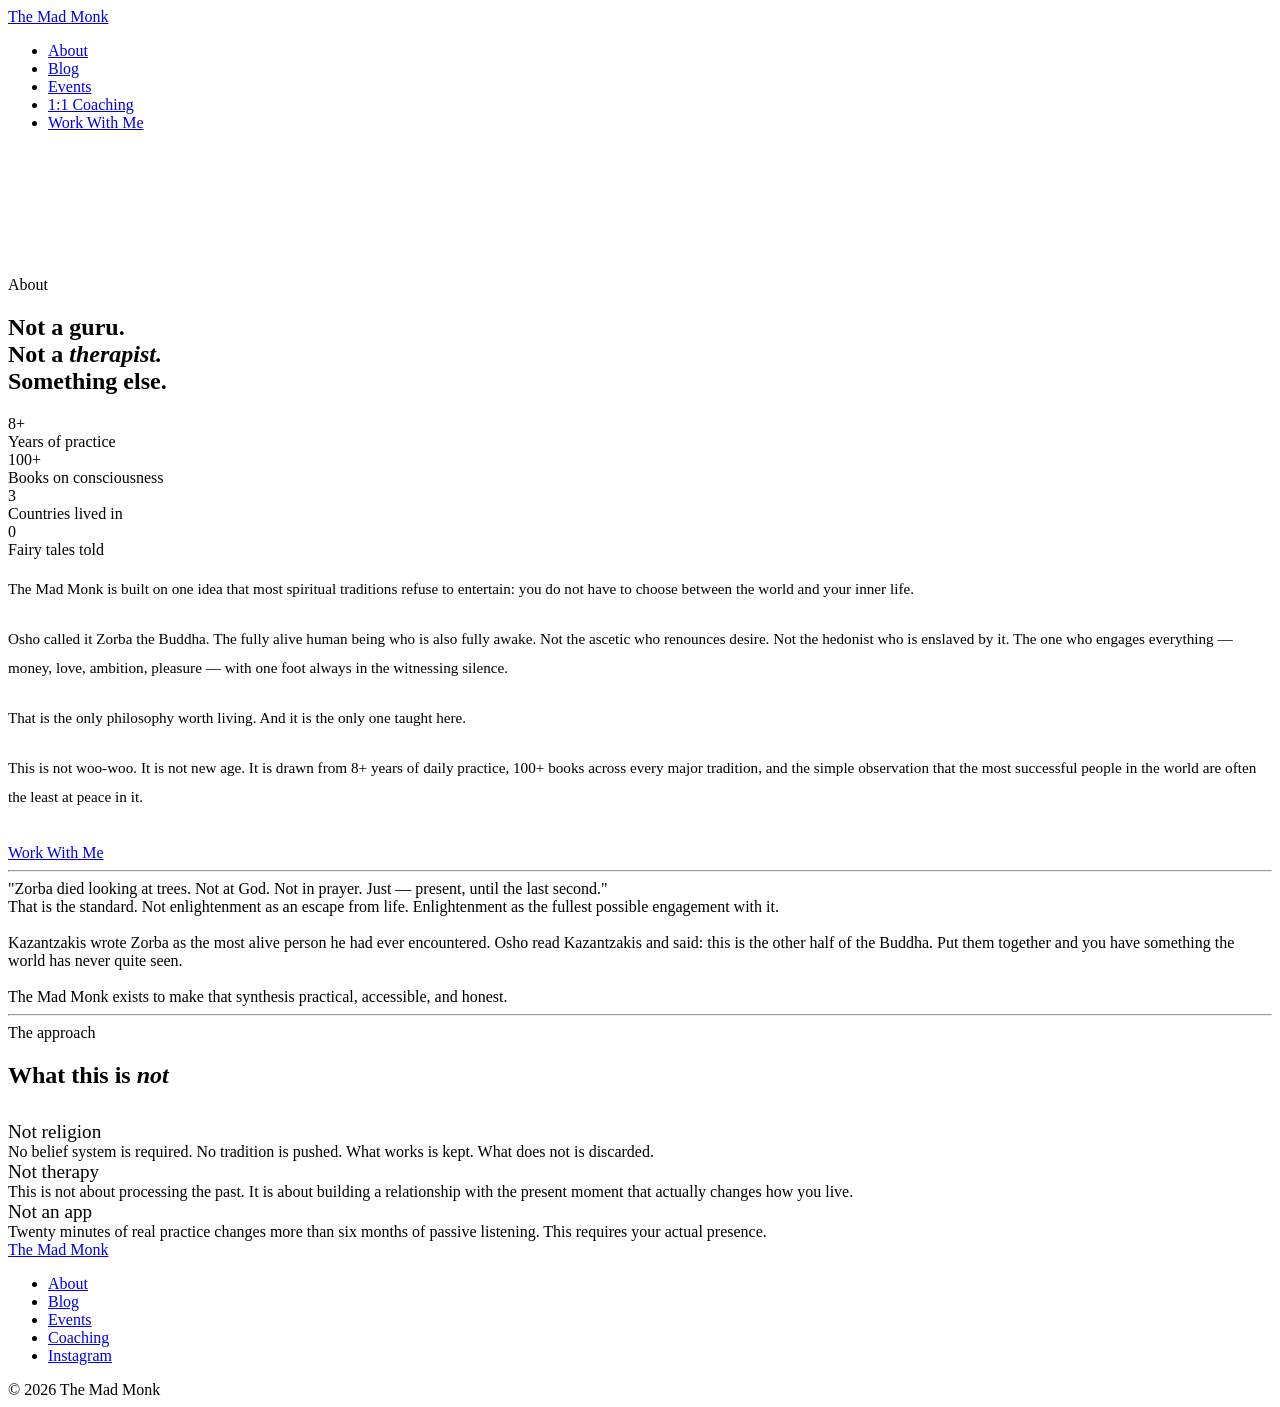
==== about.html @ 5cd193ea "Add files via upload" ====
<!DOCTYPE html>
<html lang="en">
<head>
  <meta charset="UTF-8">
  <meta name="viewport" content="width=device-width, initial-scale=1.0">
  <title>About — The Mad Monk</title>
  <meta name="description" content="The Mad Monk is built on one idea: you do not have to choose between living fully and living consciously. The Zorba the Buddha path.">
  <link rel="stylesheet" href="css/style.css">
</head>
<body>

<nav>
  <a href="index.html" class="nav-brand">The Mad Monk</a>
  <ul class="nav-links">
    <li><a href="about.html">About</a></li>
    <li><a href="blog.html">Blog</a></li>
    <li><a href="events.html">Events</a></li>
    <li><a href="coaching.html">1:1 Coaching</a></li>
    <li><a href="contact.html" class="nav-cta">Work With Me</a></li>
  </ul>
</nav>

<main>

  <section style="padding-top:8rem;">
    <div class="section-label">About</div>
    <div class="about-grid">
      <div>
        <h1 class="section-title">Not a guru.<br>Not a <em>therapist.</em><br>Something else.</h1>
        <div class="about-stats">
          <div class="stat-cell">
            <div class="stat-num">8+</div>
            <div class="stat-label">Years of practice</div>
          </div>
          <div class="stat-cell">
            <div class="stat-num">100+</div>
            <div class="stat-label">Books on consciousness</div>
          </div>
          <div class="stat-cell">
            <div class="stat-num">3</div>
            <div class="stat-label">Countries lived in</div>
          </div>
          <div class="stat-cell">
            <div class="stat-num">0</div>
            <div class="stat-label">Fairy tales told</div>
          </div>
        </div>
      </div>
      <div>
        <p style="color:var(--muted);font-size:0.95rem;line-height:1.95;margin-bottom:1.25rem;">
          The Mad Monk is built on one idea that most spiritual traditions refuse to entertain: you do not have to choose between the world and your inner life.
        </p>
        <p style="color:var(--muted);font-size:0.95rem;line-height:1.95;margin-bottom:1.25rem;">
          Osho called it Zorba the Buddha. The fully alive human being who is also fully awake. Not the ascetic who renounces desire. Not the hedonist who is enslaved by it. The one who engages everything — money, love, ambition, pleasure — with one foot always in the witnessing silence.
        </p>
        <p style="color:var(--muted);font-size:0.95rem;line-height:1.95;margin-bottom:1.25rem;">
          That is the only philosophy worth living. And it is the only one taught here.
        </p>
        <p style="color:var(--muted);font-size:0.95rem;line-height:1.95;margin-bottom:2rem;">
          This is not woo-woo. It is not new age. It is drawn from 8+ years of daily practice, 100+ books across every major tradition, and the simple observation that the most successful people in the world are often the least at peace in it.
        </p>
        <a href="coaching.html" class="btn-primary">Work With Me</a>
      </div>
    </div>
  </section>

  <hr class="divider">

  <div class="philosophy-strip section-full">
    <div class="inner">
      <div class="philosophy-quote">
        "Zorba died looking at trees. Not at God. Not in prayer. Just — present, until the last second."
      </div>
      <div class="philosophy-body">
        That is the standard. Not enlightenment as an escape from life. Enlightenment as the fullest possible engagement with it.
        <br><br>
        Kazantzakis wrote Zorba as the most alive person he had ever encountered. Osho read Kazantzakis and said: this is the other half of the Buddha. Put them together and you have something the world has never quite seen.
        <br><br>
        The Mad Monk exists to make that synthesis practical, accessible, and honest.
      </div>
    </div>
  </div>

  <hr class="divider">

  <section>
    <div class="section-label">The approach</div>
    <h2 class="section-title">What this is <em>not</em></h2>
    <div class="offerings-grid" style="margin-top:2rem;">
      <div class="offering-card" style="cursor:default;">
        <div class="offering-title" style="font-size:1.2rem;">Not religion</div>
        <div class="offering-desc">No belief system is required. No tradition is pushed. What works is kept. What does not is discarded.</div>
      </div>
      <div class="offering-card" style="cursor:default;">
        <div class="offering-title" style="font-size:1.2rem;">Not therapy</div>
        <div class="offering-desc">This is not about processing the past. It is about building a relationship with the present moment that actually changes how you live.</div>
      </div>
      <div class="offering-card" style="cursor:default;">
        <div class="offering-title" style="font-size:1.2rem;">Not an app</div>
        <div class="offering-desc">Twenty minutes of real practice changes more than six months of passive listening. This requires your actual presence.</div>
      </div>
    </div>
  </section>

</main>

<footer>
  <a href="index.html" class="footer-brand">The Mad Monk</a>
  <ul class="footer-links">
    <li><a href="about.html">About</a></li>
    <li><a href="blog.html">Blog</a></li>
    <li><a href="events.html">Events</a></li>
    <li><a href="coaching.html">Coaching</a></li>
    <li><a href="https://instagram.com/themadmonk1" target="_blank">Instagram</a></li>
  </ul>
  <span class="footer-copy">© 2026 The Mad Monk</span>
</footer>

</body>
</html>
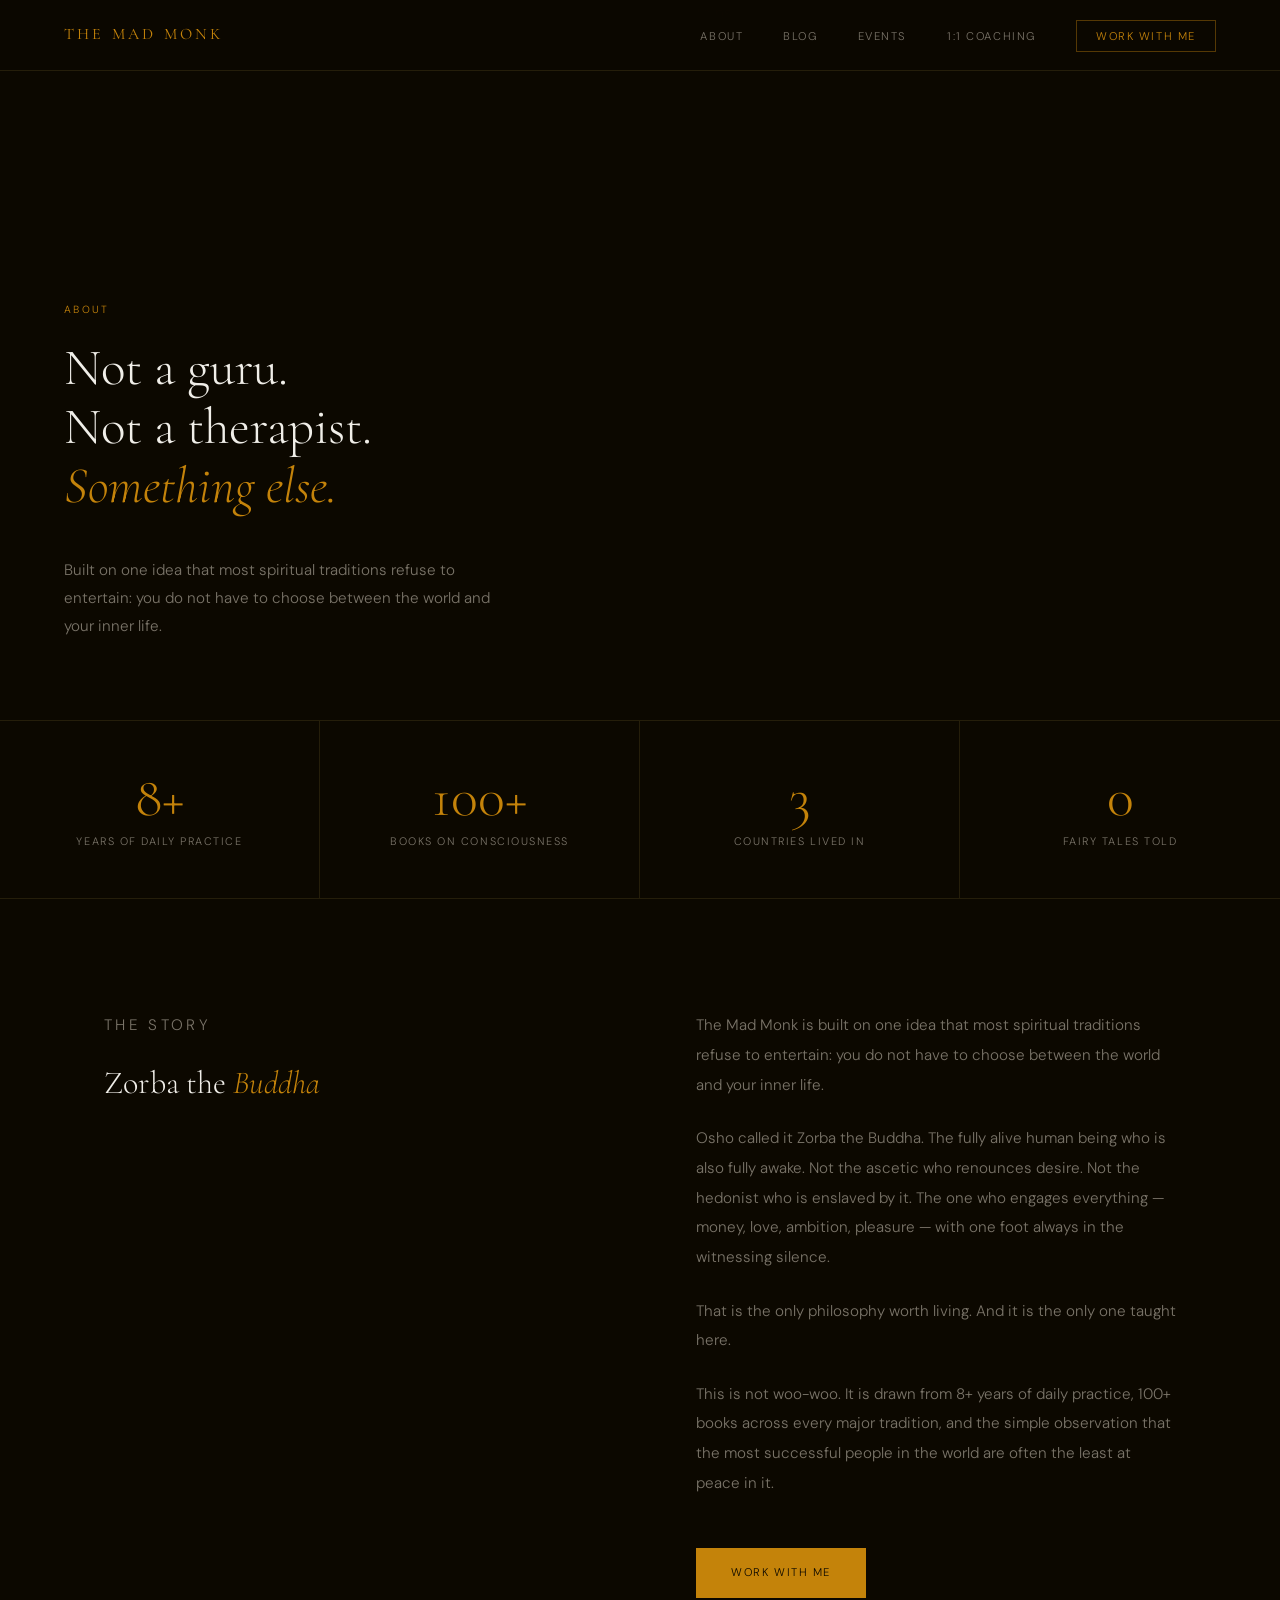
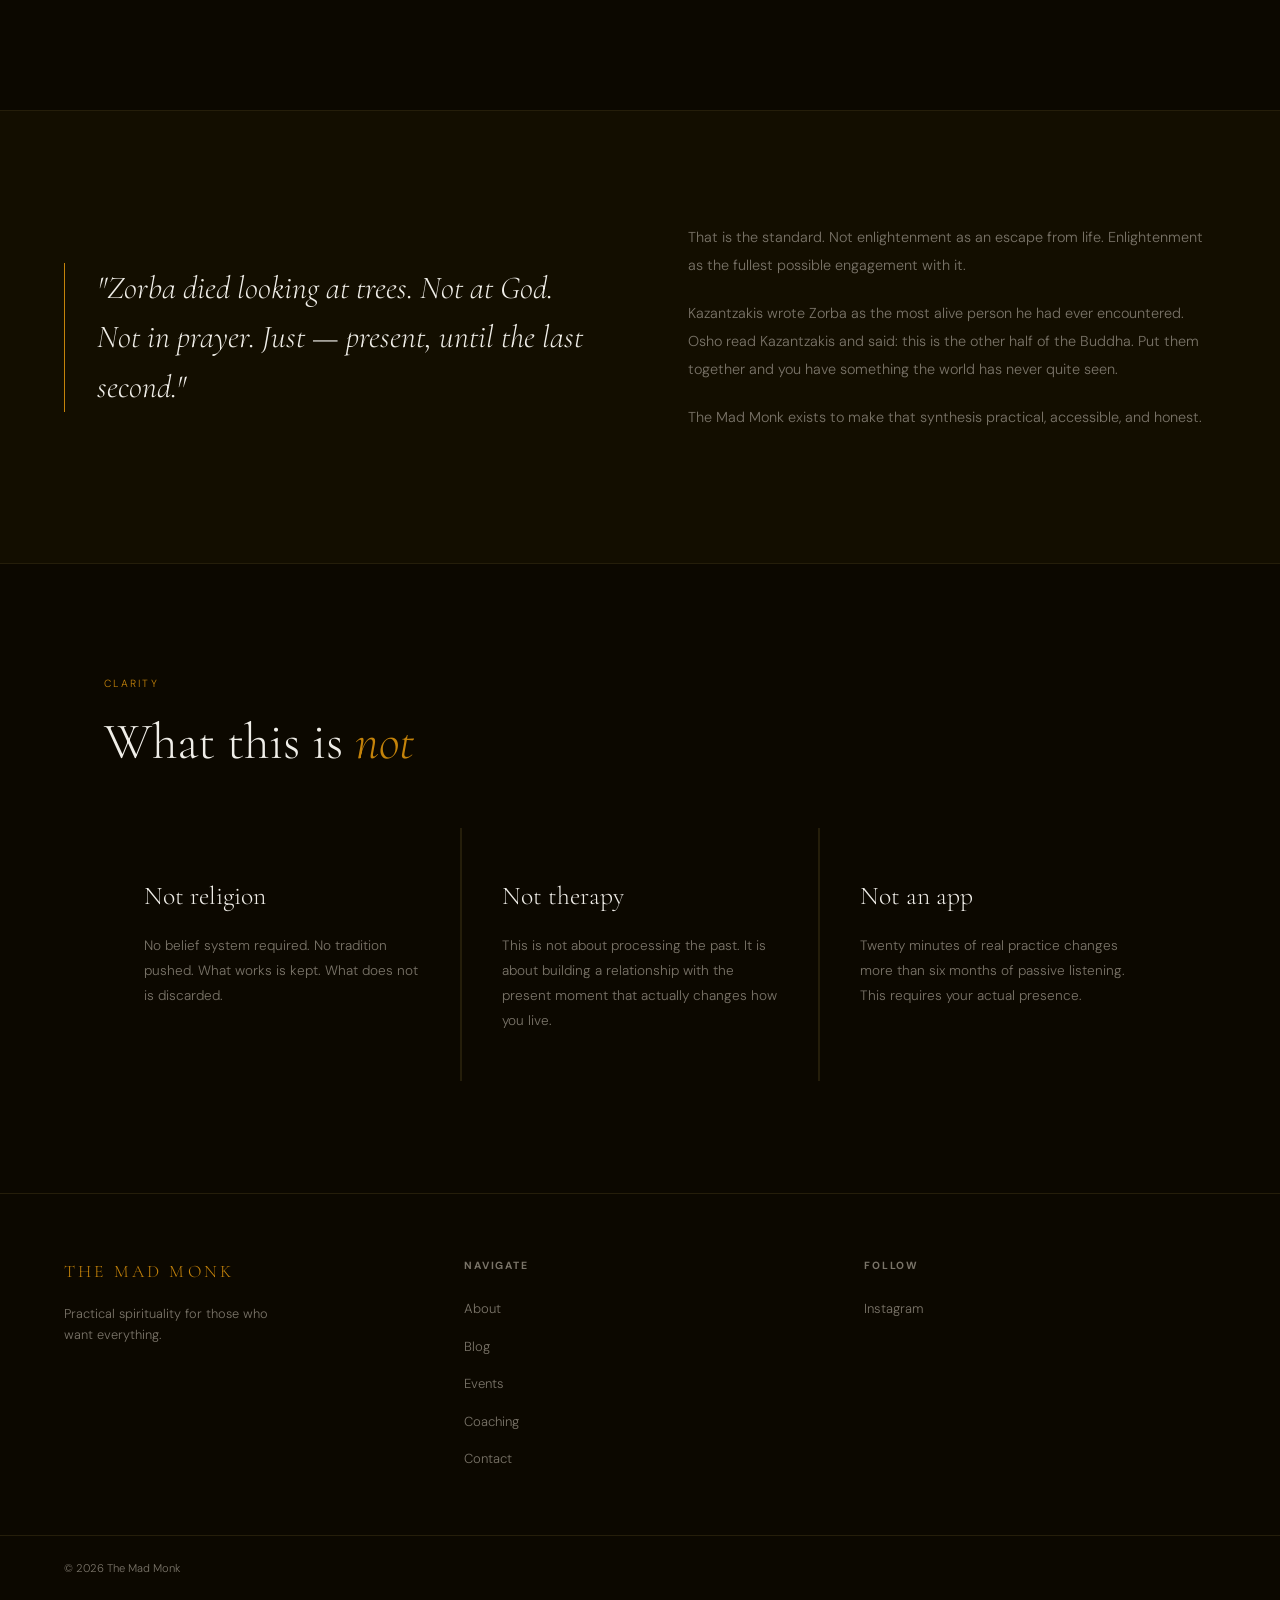
==== commit 2f4114c7: "Add files via upload" ====
--- a/about.html
+++ b/about.html
@@ -1,14 +1,88 @@
 <!DOCTYPE html>
 <html lang="en">
 <head>
-  <meta charset="UTF-8">
-  <meta name="viewport" content="width=device-width, initial-scale=1.0">
-  <title>About — The Mad Monk</title>
-  <meta name="description" content="The Mad Monk is built on one idea: you do not have to choose between living fully and living consciously. The Zorba the Buddha path.">
-  <link rel="stylesheet" href="css/style.css">
+<meta charset="UTF-8">
+<meta name="viewport" content="width=device-width, initial-scale=1.0">
+<title>About — The Mad Monk</title>
+<meta name="description" content="The Mad Monk is built on one idea: you do not have to choose between living fully and living consciously.">
+<link rel="preconnect" href="https://fonts.googleapis.com">
+<link href="https://fonts.googleapis.com/css2?family=Cormorant+Garamond:ital,wght@0,300;0,400;0,500;1,300;1,400;1,500&family=DM+Sans:wght@300;400;500&display=swap" rel="stylesheet">
+<style>
+*{box-sizing:border-box;margin:0;padding:0}
+:root{--bg:#0C0800;--bg2:#130E00;--bg3:#1C1400;--gold:#C4830A;--gold-light:#E8A830;--white:#F0EEE8;--muted:#7A7468;--border:#251E0A;}
+html{scroll-behavior:smooth}
+body{background:var(--bg);color:var(--white);font-family:'DM Sans',sans-serif;font-weight:300;line-height:1.6;overflow-x:hidden}
+nav{position:fixed;top:0;left:0;right:0;z-index:100;display:flex;justify-content:space-between;align-items:center;padding:1.4rem 4rem;background:rgba(12,8,0,0.95);backdrop-filter:blur(20px);border-bottom:0.5px solid var(--border)}
+.nav-brand{font-family:'Cormorant Garamond',serif;font-size:1rem;font-weight:400;letter-spacing:0.2em;color:var(--gold);text-decoration:none;text-transform:uppercase}
+.nav-links{display:flex;gap:2.5rem;list-style:none;align-items:center}
+.nav-links a{font-size:0.7rem;letter-spacing:0.14em;text-transform:uppercase;color:var(--muted);text-decoration:none;transition:color 0.2s}
+.nav-links a:hover{color:var(--white)}
+.nav-cta{color:var(--gold)!important;border:0.5px solid rgba(196,131,10,0.4);padding:0.5rem 1.2rem}
+.btn-primary{font-size:0.7rem;letter-spacing:0.14em;text-transform:uppercase;color:var(--bg);background:var(--gold);padding:1rem 2.2rem;border:none;cursor:pointer;text-decoration:none;transition:background 0.2s;display:inline-block}
+.btn-primary:hover{background:var(--gold-light)}
+.btn-ghost{font-size:0.7rem;letter-spacing:0.14em;text-transform:uppercase;color:var(--white);background:transparent;padding:1rem 2.2rem;border:0.5px solid rgba(240,238,232,0.2);cursor:pointer;text-decoration:none;transition:border-color 0.2s;display:inline-block}
+hr.divider{border:none;border-top:0.5px solid var(--border);margin:0 4rem}
+.section-label{font-size:0.65rem;letter-spacing:0.22em;text-transform:uppercase;color:var(--gold);margin-bottom:1.25rem}
+.section-title{font-family:'Cormorant Garamond',serif;font-size:clamp(2.2rem,4vw,3.5rem);font-weight:300;line-height:1.15;color:var(--white);margin-bottom:1.5rem}
+.section-title em{font-style:italic;color:var(--gold)}
+
+.about-hero{min-height:80vh;display:grid;grid-template-columns:1fr 1fr;overflow:hidden}
+.about-hero-left{padding:9rem 4rem 5rem;display:flex;flex-direction:column;justify-content:flex-end}
+.about-hero-right{position:relative;overflow:hidden}
+.about-hero-right img{width:100%;height:100%;object-fit:cover;opacity:0.3;filter:grayscale(20%)}
+.about-hero-right::after{content:'';position:absolute;inset:0;background:linear-gradient(to right,var(--bg) 0%,transparent 30%)}
+
+.stats-strip{display:grid;grid-template-columns:repeat(4,1fr);border-top:0.5px solid var(--border);border-bottom:0.5px solid var(--border)}
+.stat-cell{padding:3rem;border-right:0.5px solid var(--border);text-align:center}
+.stat-cell:last-child{border-right:none}
+.stat-num{font-family:'Cormorant Garamond',serif;font-size:3.5rem;font-weight:300;color:var(--gold);line-height:1;margin-bottom:0.5rem}
+.stat-label{font-size:0.68rem;letter-spacing:0.14em;text-transform:uppercase;color:var(--muted)}
+
+.about-body{max-width:1200px;margin:0 auto;padding:7rem 4rem;display:grid;grid-template-columns:1fr 1fr;gap:7rem;align-items:start}
+.about-body p{font-size:0.95rem;color:var(--muted);line-height:1.95;margin-bottom:1.5rem}
+
+.philosophy-strip{background:var(--bg2);border-top:0.5px solid var(--border);border-bottom:0.5px solid var(--border);padding:7rem 4rem}
+.philosophy-inner{max-width:1200px;margin:0 auto;display:grid;grid-template-columns:1fr 1fr;gap:6rem;align-items:center}
+.philosophy-quote{font-family:'Cormorant Garamond',serif;font-size:clamp(1.4rem,2.5vw,2rem);font-weight:300;font-style:italic;line-height:1.55;color:var(--white);border-left:1.5px solid var(--gold);padding-left:2rem}
+.philosophy-body{font-size:0.9rem;color:var(--muted);line-height:1.95}
+.philosophy-body p{margin-bottom:1.25rem}
+
+.not-section{padding:7rem 4rem;max-width:1200px;margin:0 auto}
+.not-grid{display:grid;grid-template-columns:repeat(3,1fr);gap:2px;background:var(--border);margin-top:3.5rem}
+.not-card{background:var(--bg);padding:3rem 2.5rem}
+.not-title{font-family:'Cormorant Garamond',serif;font-size:1.6rem;font-weight:300;color:var(--white);margin-bottom:1rem}
+.not-desc{font-size:0.85rem;color:var(--muted);line-height:1.85}
+
+footer{border-top:0.5px solid var(--border);padding:4rem;display:grid;grid-template-columns:1fr 1fr 1fr;gap:3rem}
+.footer-brand{font-family:'Cormorant Garamond',serif;font-size:1.1rem;letter-spacing:0.18em;text-transform:uppercase;color:var(--gold);text-decoration:none;display:block;margin-bottom:1rem}
+.footer-tagline{font-size:0.8rem;color:var(--muted);line-height:1.7;max-width:220px}
+.footer-nav h4{font-size:0.65rem;letter-spacing:0.18em;text-transform:uppercase;color:var(--muted);margin-bottom:1.25rem}
+.footer-nav ul{list-style:none;display:flex;flex-direction:column;gap:0.75rem}
+.footer-nav a{font-size:0.82rem;color:var(--muted);text-decoration:none;transition:color 0.2s}
+.footer-nav a:hover{color:var(--white)}
+.footer-bottom{border-top:0.5px solid var(--border);padding:1.5rem 4rem;display:flex;justify-content:space-between}
+.footer-copy{font-size:0.7rem;color:var(--muted)}
+
+@media(max-width:900px){
+nav{padding:1.2rem 1.5rem}
+.nav-links{display:none}
+.about-hero{grid-template-columns:1fr}
+.about-hero-right{display:none}
+.about-hero-left{padding:7rem 1.5rem 4rem}
+.stats-strip{grid-template-columns:1fr 1fr}
+.stat-cell{padding:2rem}
+hr.divider{margin:0 1.5rem}
+.about-body{grid-template-columns:1fr;gap:0;padding:5rem 1.5rem}
+.philosophy-strip{padding:5rem 1.5rem}
+.philosophy-inner{grid-template-columns:1fr;gap:3rem}
+.not-section{padding:5rem 1.5rem}
+.not-grid{grid-template-columns:1fr}
+footer{grid-template-columns:1fr;padding:3rem 1.5rem}
+.footer-bottom{padding:1.5rem;flex-direction:column;gap:0.5rem}
+}
+</style>
 </head>
 <body>
-
 <nav>
   <a href="index.html" class="nav-brand">The Mad Monk</a>
   <ul class="nav-links">
@@ -20,101 +94,74 @@
   </ul>
 </nav>
 
-<main>
+<div class="about-hero">
+  <div class="about-hero-left">
+    <p class="section-label">About</p>
+    <h1 class="section-title">Not a guru.<br>Not a therapist.<br><em>Something else.</em></h1>
+    <p style="color:var(--muted);font-size:0.95rem;line-height:1.85;max-width:440px;margin-top:1rem">Built on one idea that most spiritual traditions refuse to entertain: you do not have to choose between the world and your inner life.</p>
+  </div>
+  <div class="about-hero-right">
+    <img src="https://images.unsplash.com/photo-1533000759938-aa0ba70beceb?w=900&q=80" alt="Mountains">
+  </div>
+</div>
 
-  <section style="padding-top:8rem;">
-    <div class="section-label">About</div>
-    <div class="about-grid">
-      <div>
-        <h1 class="section-title">Not a guru.<br>Not a <em>therapist.</em><br>Something else.</h1>
-        <div class="about-stats">
-          <div class="stat-cell">
-            <div class="stat-num">8+</div>
-            <div class="stat-label">Years of practice</div>
-          </div>
-          <div class="stat-cell">
-            <div class="stat-num">100+</div>
-            <div class="stat-label">Books on consciousness</div>
-          </div>
-          <div class="stat-cell">
-            <div class="stat-num">3</div>
-            <div class="stat-label">Countries lived in</div>
-          </div>
-          <div class="stat-cell">
-            <div class="stat-num">0</div>
-            <div class="stat-label">Fairy tales told</div>
-          </div>
-        </div>
-      </div>
-      <div>
-        <p style="color:var(--muted);font-size:0.95rem;line-height:1.95;margin-bottom:1.25rem;">
-          The Mad Monk is built on one idea that most spiritual traditions refuse to entertain: you do not have to choose between the world and your inner life.
-        </p>
-        <p style="color:var(--muted);font-size:0.95rem;line-height:1.95;margin-bottom:1.25rem;">
-          Osho called it Zorba the Buddha. The fully alive human being who is also fully awake. Not the ascetic who renounces desire. Not the hedonist who is enslaved by it. The one who engages everything — money, love, ambition, pleasure — with one foot always in the witnessing silence.
-        </p>
-        <p style="color:var(--muted);font-size:0.95rem;line-height:1.95;margin-bottom:1.25rem;">
-          That is the only philosophy worth living. And it is the only one taught here.
-        </p>
-        <p style="color:var(--muted);font-size:0.95rem;line-height:1.95;margin-bottom:2rem;">
-          This is not woo-woo. It is not new age. It is drawn from 8+ years of daily practice, 100+ books across every major tradition, and the simple observation that the most successful people in the world are often the least at peace in it.
-        </p>
-        <a href="coaching.html" class="btn-primary">Work With Me</a>
-      </div>
-    </div>
-  </section>
+<div class="stats-strip">
+  <div class="stat-cell"><div class="stat-num">8+</div><div class="stat-label">Years of daily practice</div></div>
+  <div class="stat-cell"><div class="stat-num">100+</div><div class="stat-label">Books on consciousness</div></div>
+  <div class="stat-cell"><div class="stat-num">3</div><div class="stat-label">Countries lived in</div></div>
+  <div class="stat-cell"><div class="stat-num">0</div><div class="stat-label">Fairy tales told</div></div>
+</div>
 
-  <hr class="divider">
+<div class="about-body">
+  <div>
+    <p class="section-label">The Story</p>
+    <h2 class="section-title" style="font-size:2rem">Zorba the <em>Buddha</em></h2>
+  </div>
+  <div>
+    <p>The Mad Monk is built on one idea that most spiritual traditions refuse to entertain: you do not have to choose between the world and your inner life.</p>
+    <p>Osho called it Zorba the Buddha. The fully alive human being who is also fully awake. Not the ascetic who renounces desire. Not the hedonist who is enslaved by it. The one who engages everything — money, love, ambition, pleasure — with one foot always in the witnessing silence.</p>
+    <p>That is the only philosophy worth living. And it is the only one taught here.</p>
+    <p>This is not woo-woo. It is drawn from 8+ years of daily practice, 100+ books across every major tradition, and the simple observation that the most successful people in the world are often the least at peace in it.</p>
+    <br>
+    <a href="coaching.html" class="btn-primary">Work With Me</a>
+  </div>
+</div>
 
-  <div class="philosophy-strip section-full">
-    <div class="inner">
-      <div class="philosophy-quote">
-        "Zorba died looking at trees. Not at God. Not in prayer. Just — present, until the last second."
-      </div>
-      <div class="philosophy-body">
-        That is the standard. Not enlightenment as an escape from life. Enlightenment as the fullest possible engagement with it.
-        <br><br>
-        Kazantzakis wrote Zorba as the most alive person he had ever encountered. Osho read Kazantzakis and said: this is the other half of the Buddha. Put them together and you have something the world has never quite seen.
-        <br><br>
-        The Mad Monk exists to make that synthesis practical, accessible, and honest.
-      </div>
+<div class="philosophy-strip">
+  <div class="philosophy-inner">
+    <div class="philosophy-quote">"Zorba died looking at trees. Not at God. Not in prayer. Just — present, until the last second."</div>
+    <div class="philosophy-body">
+      <p>That is the standard. Not enlightenment as an escape from life. Enlightenment as the fullest possible engagement with it.</p>
+      <p>Kazantzakis wrote Zorba as the most alive person he had ever encountered. Osho read Kazantzakis and said: this is the other half of the Buddha. Put them together and you have something the world has never quite seen.</p>
+      <p>The Mad Monk exists to make that synthesis practical, accessible, and honest.</p>
     </div>
   </div>
+</div>
 
-  <hr class="divider">
-
-  <section>
-    <div class="section-label">The approach</div>
-    <h2 class="section-title">What this is <em>not</em></h2>
-    <div class="offerings-grid" style="margin-top:2rem;">
-      <div class="offering-card" style="cursor:default;">
-        <div class="offering-title" style="font-size:1.2rem;">Not religion</div>
-        <div class="offering-desc">No belief system is required. No tradition is pushed. What works is kept. What does not is discarded.</div>
-      </div>
-      <div class="offering-card" style="cursor:default;">
-        <div class="offering-title" style="font-size:1.2rem;">Not therapy</div>
-        <div class="offering-desc">This is not about processing the past. It is about building a relationship with the present moment that actually changes how you live.</div>
-      </div>
-      <div class="offering-card" style="cursor:default;">
-        <div class="offering-title" style="font-size:1.2rem;">Not an app</div>
-        <div class="offering-desc">Twenty minutes of real practice changes more than six months of passive listening. This requires your actual presence.</div>
-      </div>
+<div class="not-section">
+  <p class="section-label">Clarity</p>
+  <h2 class="section-title">What this is <em>not</em></h2>
+  <div class="not-grid">
+    <div class="not-card">
+      <div class="not-title">Not religion</div>
+      <div class="not-desc">No belief system required. No tradition pushed. What works is kept. What does not is discarded.</div>
     </div>
-  </section>
-
-</main>
+    <div class="not-card">
+      <div class="not-title">Not therapy</div>
+      <div class="not-desc">This is not about processing the past. It is about building a relationship with the present moment that actually changes how you live.</div>
+    </div>
+    <div class="not-card">
+      <div class="not-title">Not an app</div>
+      <div class="not-desc">Twenty minutes of real practice changes more than six months of passive listening. This requires your actual presence.</div>
+    </div>
+  </div>
+</div>
 
 <footer>
-  <a href="index.html" class="footer-brand">The Mad Monk</a>
-  <ul class="footer-links">
-    <li><a href="about.html">About</a></li>
-    <li><a href="blog.html">Blog</a></li>
-    <li><a href="events.html">Events</a></li>
-    <li><a href="coaching.html">Coaching</a></li>
-    <li><a href="https://instagram.com/themadmonk1" target="_blank">Instagram</a></li>
-  </ul>
-  <span class="footer-copy">© 2026 The Mad Monk</span>
+  <div><a href="index.html" class="footer-brand">The Mad Monk</a><p class="footer-tagline">Practical spirituality for those who want everything.</p></div>
+  <div class="footer-nav"><h4>Navigate</h4><ul><li><a href="about.html">About</a></li><li><a href="blog.html">Blog</a></li><li><a href="events.html">Events</a></li><li><a href="coaching.html">Coaching</a></li><li><a href="contact.html">Contact</a></li></ul></div>
+  <div class="footer-nav"><h4>Follow</h4><ul><li><a href="https://instagram.com/themadmonk1" target="_blank">Instagram</a></li></ul></div>
 </footer>
-
+<div class="footer-bottom"><span class="footer-copy">© 2026 The Mad Monk</span></div>
 </body>
 </html>
